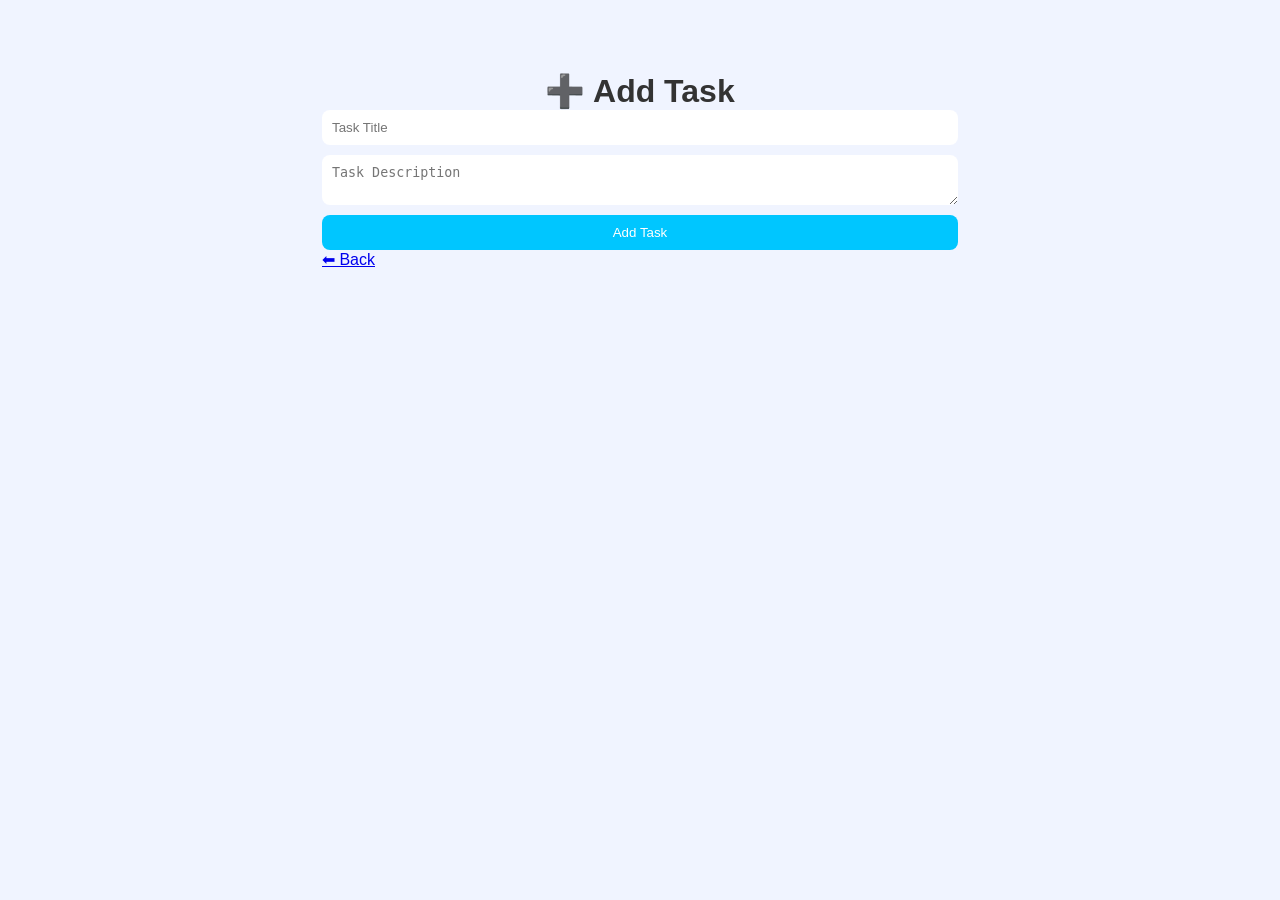
==== templates/add_task.html @ 67da769c "added new files" ====
<!DOCTYPE html>
<html>
<head>
    <title>Add Task</title>
    <link rel="stylesheet" href="/static/style.css">
</head>
<body>

<div class="container">
    <h1>➕ Add Task</h1>

    <form method="post" action="/add" class="form">
        <input type="text" name="title" placeholder="Task Title" required>
        <textarea name="description" placeholder="Task Description" required></textarea>

        <button type="submit">Add Task</button>
    </form>

    <a href="/" class="back">⬅ Back</a>
</div>

</body>
</html>
---- static/style.css ----
body {
    font-family: Arial, sans-serif;
    background: linear-gradient(120deg, #1e3c72, #2a5298);
    margin: 0;
    color: white;
}

.container {
    width: 80%;
    margin: auto;
    padding: 30px;
}

h1 {
    text-align: center;
}

.btn {
    display: inline-block;
    padding: 10px 15px;
    background: #00c6ff;
    color: white;
    text-decoration: none;
    border-radius: 8px;
    margin-bottom: 20px;
}

.task-list {
    display: grid;
    grid-template-columns: repeat(auto-fit, minmax(250px, 1fr));
    gap: 15px;
}

.task-card {
    background: rgba(255,255,255,0.1);
    padding: 15px;
    border-radius: 12px;
    backdrop-filter: blur(10px);
}

.task-card.Completed {
    border-left: 5px solid green;
}

.task-card.Pending {
    border-left: 5px solid orange;
}

.badge {
    display: inline-block;
    padding: 5px 10px;
    background: #000;
    border-radius: 5px;
    font-size: 12px;
}

.actions {
    margin-top: 10px;
}

.actions a {
    margin-right: 10px;
    text-decoration: none;
    padding: 5px 10px;
    border-radius: 5px;
}

.done {
    background: #86efac;
    color: #14532d;
    text-decoration: none;
    font-size: 0.9rem;
    padding: 0.4rem 0.9rem;
    border-radius: 6px;
}

.done:hover {
    background: #4ade80;
}

.delete {
    background: #fca5a5;
    color: #7f1d1d;
    text-decoration: none;
    font-size: 0.9rem;
    padding: 0.4rem 0.9rem;
    border-radius: 6px;
}

.delete:hover {
    background: #f87171;
}

.form {
    display: flex;
    flex-direction: column;
    gap: 10px;
}

input, textarea {
    padding: 10px;
    border-radius: 8px;
    border: none;
}

button {
    background: #00c6ff;
    padding: 10px;
    border: none;
    color: white;
    border-radius: 8px;
    cursor: pointer;
}
.auth-container {
    max-width: 400px;
    margin: 100px auto;
    padding: 2rem;
    background: #fff;
    border-radius: 10px;
    box-shadow: 0 4px 20px rgba(0,0,0,0.1);
    text-align: center;
}

.auth-container h1 {
    font-size: 2rem;
    margin-bottom: 0.5rem;
}

.auth-container h2 {
    font-size: 1.2rem;
    color: #555;
    margin-bottom: 1.5rem;
}

.auth-container input {
    width: 100%;
    padding: 0.75rem;
    margin-bottom: 1rem;
    border: 1px solid #ddd;
    border-radius: 6px;
    font-size: 1rem;
    box-sizing: border-box;
}

.auth-container button {
    width: 100%;
    padding: 0.75rem;
    background: #4f46e5;
    color: white;
    border: none;
    border-radius: 6px;
    font-size: 1rem;
    cursor: pointer;
}

.auth-container button:hover {
    background: #4338ca;
}

.auth-container p {
    margin-top: 1rem;
    color: #555;
}

.auth-container a {
    color: #4f46e5;
    text-decoration: none;
}

.error {
    background: #fee2e2;
    color: #dc2626;
    padding: 0.75rem;
    border-radius: 6px;
    margin-bottom: 1rem;
}
/* ---- RESET ---- */
* { box-sizing: border-box; margin: 0; padding: 0; }

body {
    font-family: 'Segoe UI', sans-serif;
    background: #f0f4ff;
    color: #333;
}

.container {
    max-width: 700px;
    margin: 40px auto;
    padding: 2rem;
}

/* ---- HEADER ---- */
.header {
    display: flex;
    justify-content: space-between;
    align-items: center;
    margin-bottom: 1.5rem;
}

.header h1 {
    font-size: 1.8rem;
}

.header-right {
    display: flex;
    align-items: center;
    gap: 1rem;
    font-size: 0.95rem;
    color: #555;
}

.btn-logout {
    background: #ef4444;
    color: white;
    padding: 0.4rem 0.9rem;
    border-radius: 6px;
    text-decoration: none;
    font-size: 0.9rem;
}

.btn-logout:hover { background: #dc2626; }

/* ---- ADD BUTTON ---- */
.btn {
    display: inline-block;
    background: #4f46e5;
    color: white;
    padding: 0.6rem 1.2rem;
    border-radius: 8px;
    text-decoration: none;
    margin-bottom: 1.5rem;
}

.btn:hover { background: #4338ca; }

/* ---- TASK CARDS ---- */
.task-list {
    display: flex;
    flex-direction: column;
    gap: 1rem;
}

.task-card {
    background: white;
    padding: 1.2rem;
    border-radius: 10px;
    box-shadow: 0 2px 8px rgba(0,0,0,0.07);
    border-left: 5px solid #4f46e5;
}

.task-card.completed {
    border-left-color: #22c55e;
    opacity: 0.8;
}

.task-card h3 {
    margin-bottom: 0.3rem;
    font-size: 1.1rem;
}

.task-card p {
    color: #666;
    font-size: 0.95rem;
    margin-bottom: 0.8rem;
}

/* ---- BADGE ---- */
.badge {
    display: inline-block;
    padding: 0.2rem 0.7rem;
    border-radius: 20px;
    font-size: 0.8rem;
    font-weight: 600;
    background: #e0e7ff;
    color: #4f46e5;
}

.badge.completed {
    background: #dcfce7;
    color: #16a34a;
}

/* ---- ACTIONS ---- */
.actions {
    margin-top: 0.8rem;
    display: flex;
    gap: 1rem;
}

.done {
    color: #16a34a;
    text-decoration: none;
    font-size: 0.9rem;
}

.delete {
    color: #ef4444;
    text-decoration: none;
    font-size: 0.9rem;
}

/* ---- EMPTY ---- */
.empty {
    text-align: center;
    color: #999;
    padding: 2rem;
}

/* ---- AUTH PAGES ---- */
.auth-container {
    max-width: 400px;
    margin: 100px auto;
    padding: 2rem;
    background: #fff;
    border-radius: 10px;
    box-shadow: 0 4px 20px rgba(0,0,0,0.1);
    text-align: center;
}

.auth-container h1 { font-size: 2rem; margin-bottom: 0.5rem; }
.auth-container h2 { font-size: 1.2rem; color: #555; margin-bottom: 1.5rem; }

.auth-container input {
    width: 100%;
    padding: 0.75rem;
    margin-bottom: 1rem;
    border: 1px solid #ddd;
    border-radius: 6px;
    font-size: 1rem;
}

.auth-container button {
    width: 100%;
    padding: 0.75rem;
    background: #4f46e5;
    color: white;
    border: none;
    border-radius: 6px;
    font-size: 1rem;
    cursor: pointer;
}

.auth-container button:hover { background: #4338ca; }
.auth-container p { margin-top: 1rem; color: #555; }
.auth-container a { color: #4f46e5; text-decoration: none; }

.error {
    background: #fee2e2;
    color: #dc2626;
    padding: 0.75rem;
    border-radius: 6px;
    margin-bottom: 1rem;
}
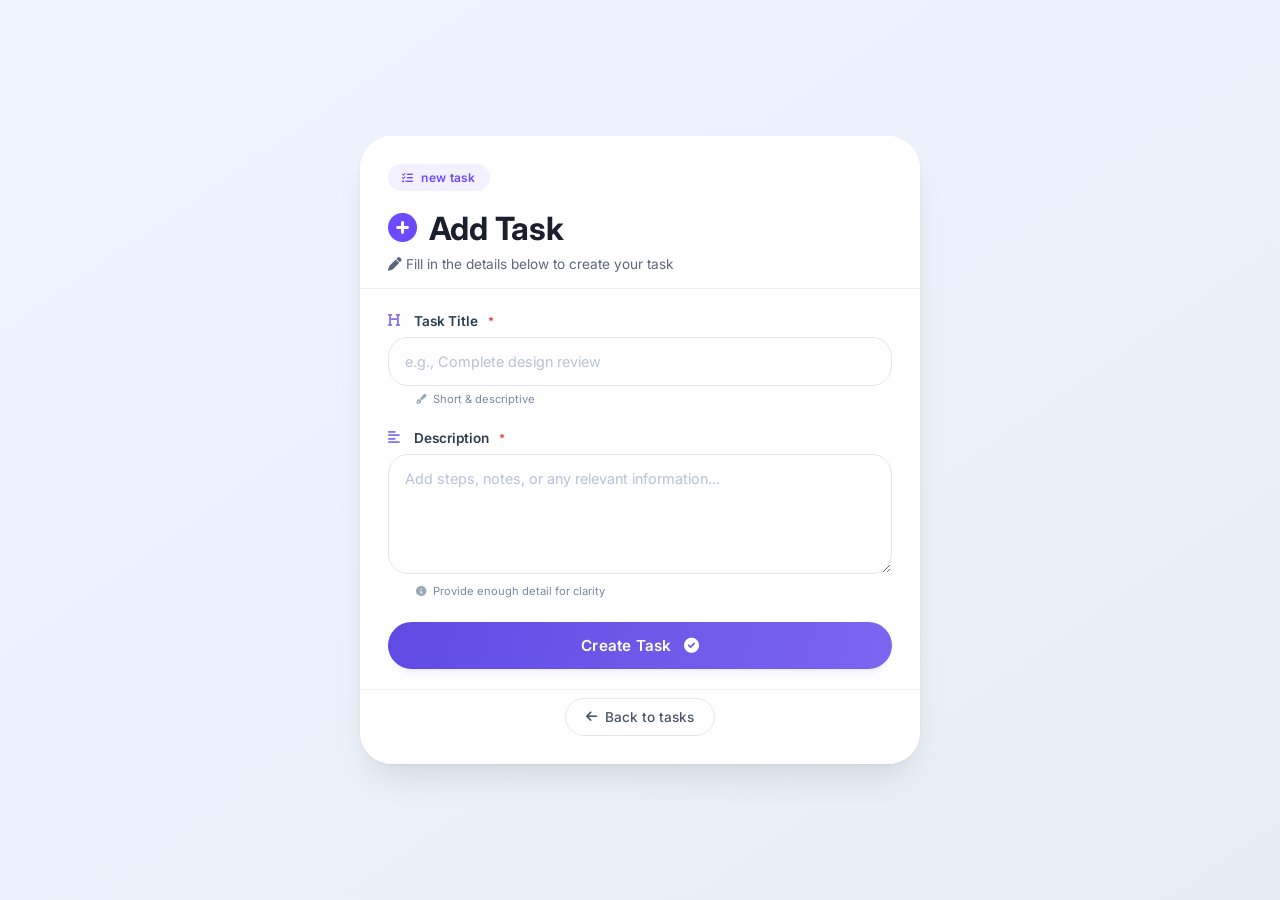
==== commit 765b0afc: "designed" ====
--- a/templates/add_task.html
+++ b/templates/add_task.html
@@ -1,23 +1,73 @@
 <!DOCTYPE html>
-<html>
+<html lang="en">
 <head>
-    <title>Add Task</title>
+    <meta charset="UTF-8">
+    <meta name="viewport" content="width=device-width, initial-scale=1.0">
+    <title>Add Task | TaskFlow</title>
+    <!-- Google Fonts for clean typography -->
+    <link href="https://fonts.googleapis.com/css2?family=Inter:opsz,wght@14..32,300;14..32,400;14..32,500;14..32,600;14..32,700&display=swap" rel="stylesheet">
+    <!-- Font Awesome 6 (free icons) -->
+    <link rel="stylesheet" href="https://cdnjs.cloudflare.com/ajax/libs/font-awesome/6.0.0-beta3/css/all.min.css">
     <link rel="stylesheet" href="/static/style.css">
 </head>
 <body>
 
-<div class="container">
-    <h1>➕ Add Task</h1>
+<div class="card">
+    <div class="card-header">
+        <div class="title-badge">
+            <i class="fas fa-tasks"></i> new task
+        </div>
+        <h1>
+            <i class="fas fa-plus-circle"></i> 
+            Add Task
+        </h1>
+        <p><i class="fas fa-pen"></i> Fill in the details below to create your task</p>
+    </div>
 
-    <form method="post" action="/add" class="form">
-        <input type="text" name="title" placeholder="Task Title" required>
-        <textarea name="description" placeholder="Task Description" required></textarea>
+    <div class="form-body">
+        <form method="post" action="/add" autocomplete="off">
+            <div class="input-group">
+                <label for="taskTitle">
+                    <i class="fas fa-heading"></i> Task Title 
+                    <span class="required-star">*</span>
+                </label>
+                <input type="text" 
+                       id="taskTitle" 
+                       name="title" 
+                       placeholder="e.g., Complete design review" 
+                       required>
+                <div class="field-hint">
+                    <i class="fas fa-pen-fancy"></i> Short & descriptive
+                </div>
+            </div>
 
-        <button type="submit">Add Task</button>
-    </form>
+            <div class="input-group">
+                <label for="taskDesc">
+                    <i class="fas fa-align-left"></i> Description 
+                    <span class="required-star">*</span>
+                </label>
+                <textarea id="taskDesc" 
+                          name="description" 
+                          placeholder="Add steps, notes, or any relevant information..." 
+                          required></textarea>
+                <div class="field-hint">
+                    <i class="fas fa-info-circle"></i> Provide enough detail for clarity
+                </div>
+            </div>
 
-    <a href="/" class="back">⬅ Back</a>
+            <button type="submit" class="btn-add">
+                <span>Create Task</span>
+                <i class="fas fa-check-circle"></i>
+            </button>
+        </form>
+    </div>
+
+    <div class="card-footer">
+        <a href="/" class="back-btn">
+            <i class="fas fa-arrow-left"></i> 
+            Back to tasks
+        </a>
+    </div>
 </div>
-
 </body>
 </html>
--- a/static/style.css
+++ b/static/style.css
@@ -350,4 +350,370 @@
     padding: 0.75rem;
     border-radius: 6px;
     margin-bottom: 1rem;
-}+}
+
+.edit-container {
+    max-width: 600px;
+    margin: 0 auto;
+    background: white;
+    border-radius: 12px;
+    padding: 30px;
+    box-shadow: 0 2px 10px rgba(0,0,0,0.1);
+}
+
+.edit-header {
+    display: flex;
+    justify-content: space-between;
+    align-items: center;
+    margin-bottom: 30px;
+    padding-bottom: 20px;
+    border-bottom: 2px solid #f0f0f0;
+}
+
+.edit-header h1 {
+    margin: 0;
+    color: #333;
+    font-size: 28px;
+}
+
+.btn-back {
+    background: #6c757d;
+    color: white;
+    text-decoration: none;
+    padding: 8px 16px;
+    border-radius: 6px;
+    transition: background 0.3s;
+}
+
+.btn-back:hover {
+    background: #5a6268;
+}
+
+.task-form {
+    display: flex;
+    flex-direction: column;
+    gap: 20px;
+}
+
+.form-group {
+    display: flex;
+    flex-direction: column;
+    gap: 8px;
+}
+
+.form-group label {
+    font-weight: 600;
+    color: #333;
+    font-size: 14px;
+}
+
+.form-group input,
+.form-group textarea,
+.form-group select {
+    padding: 10px 12px;
+    border: 1px solid #ddd;
+    border-radius: 6px;
+    font-size: 14px;
+    font-family: inherit;
+    transition: border-color 0.3s;
+}
+
+.form-group input:focus,
+.form-group textarea:focus,
+.form-group select:focus {
+    outline: none;
+    border-color: #4CAF50;
+    box-shadow: 0 0 0 3px rgba(76, 175, 80, 0.1);
+}
+
+.form-group textarea {
+    resize: vertical;
+    min-height: 100px;
+}
+
+.form-actions {
+    display: flex;
+    gap: 15px;
+    margin-top: 20px;
+    padding-top: 20px;
+    border-top: 2px solid #f0f0f0;
+}
+
+.btn-save {
+    background: #4CAF50;
+    color: white;
+    border: none;
+    padding: 10px 24px;
+    border-radius: 6px;
+    cursor: pointer;
+    font-size: 14px;
+    font-weight: 600;
+    transition: background 0.3s;
+}
+
+.btn-save:hover {
+    background: #45a049;
+}
+
+.btn-cancel {
+    background: #dc3545;
+    color: white;
+    text-decoration: none;
+    padding: 10px 24px;
+    border-radius: 6px;
+    text-align: center;
+    transition: background 0.3s;
+}
+
+.btn-cancel:hover {
+    background: #c82333;
+}
+
+.required {
+    color: #dc3545;
+}
+    
+
+
+* {
+     margin: 0;
+    padding: 0;
+    box-sizing: border-box;
+}
+
+body {
+    font-family: 'Inter', sans-serif;
+    background: linear-gradient(145deg, #f0f4ff 0%, #e8edf5 100%);
+    min-height: 100vh;
+    display: flex;
+    align-items: center;
+    justify-content: center;
+    padding: 20px;
+}
+
+        /* simple card container */
+.card {
+    max-width: 560px;
+    width: 100%;
+    background: #ffffff;
+    border-radius: 32px;
+    box-shadow: 0 20px 35px -12px rgba(0, 0, 0, 0.12), 0 1px 3px rgba(0, 0, 0, 0.05);
+    overflow: hidden;
+    transition: box-shadow 0.2s ease;
+}
+
+        /* header section with soft accent */
+.card-header {
+    padding: 28px 28px 16px 28px;
+    border-bottom: 1px solid #eff0f3;
+    background: #ffffff;
+}
+
+.title-badge {
+    display: inline-flex;
+    align-items: center;
+    gap: 8px;
+    background: #f3f0ff;
+    padding: 6px 14px;
+    border-radius: 40px;
+    font-size: 0.75rem;
+    font-weight: 600;
+    color: #6d4aff;
+    margin-bottom: 18px;
+    letter-spacing: 0.3px;
+}
+
+.title-badge i {
+    font-size: 0.7rem;
+}
+
+.card-header h1 {
+    font-size: 2rem;
+    font-weight: 700;
+    color: #1a1f2e;
+    display: flex;
+    align-items: center;
+    gap: 12px;
+    letter-spacing: -0.3px;
+}
+
+.card-header h1 i {
+    color: #6d4aff;
+    font-size: 1.8rem;
+}
+
+.card-header p {
+    color: #5b677b;
+    font-size: 0.85rem;
+    margin-top: 8px;
+    font-weight: 400;
+}
+
+        /* form area */
+.form-body {
+    padding: 24px 28px 20px 28px;
+}
+
+.input-group {
+    margin-bottom: 24px;
+}
+
+.input-group label {
+    display: flex;
+    align-items: center;
+    gap: 8px;
+    font-weight: 600;
+    font-size: 0.85rem;
+    color: #2c3e4e;
+    margin-bottom: 8px;
+}
+
+.input-group label i {
+    color: #8b74f0;
+    font-size: 0.85rem;
+    width: 18px;
+}
+
+input, textarea {
+    width: 100%;
+    padding: 14px 16px;
+    font-family: 'Inter', sans-serif;
+    font-size: 0.95rem;
+    border: 1.5px solid #e2e6f0;
+    border-radius: 20px;
+    background: #fefefe;
+    transition: all 0.2s;
+    outline: none;
+    color: #1e293b;
+    font-weight: 450;
+           
+}
+
+input:focus, textarea:focus {
+    border-color: #8b74f0;
+    background: #ffffff;
+    box-shadow: 0 0 0 3px rgba(109, 74, 255, 0.1);
+}
+
+textarea {
+    resize: vertical;
+    min-height: 120px;
+    line-height: 1.45;
+}
+
+        /* simple hint text */
+.field-hint {
+    font-size: 0.7rem;
+    color: #7d8a9e;
+    margin-top: 6px;
+    margin-left: 28px;
+    font-weight: 400;
+}
+
+.field-hint i {
+    font-size: 0.65rem;
+    margin-right: 4px;
+    color: #9aa6b9;
+}
+
+        /* button — clean gradient */
+.btn-add {
+    width: 100%;
+    background: linear-gradient(105deg, #5f4be3 0%, #7c65f0 100%);
+    color: white;
+    border: none;
+    padding: 14px 20px;
+    font-size: 0.95rem;
+    font-weight: 600;
+    border-radius: 40px;
+    cursor: pointer;
+    display: flex;
+    align-items: center;
+    justify-content: center;
+    gap: 12px;
+    margin-top: 8px;
+    transition: all 0.2s;
+    font-family: 'Inter', sans-serif;
+    letter-spacing: 0.2px;
+    box-shadow: 0 6px 12px -8px rgba(95, 75, 227, 0.3);
+}
+
+.btn-add:hover {
+    background: linear-gradient(105deg, #4d3ad1 0%, #6b55e0 100%);
+    transform: translateY(-1px);
+    box-shadow: 0 12px 20px -12px rgba(95, 75, 227, 0.4);
+}
+
+.btn-add:active {
+    transform: translateY(1px);
+}
+
+        /* back link area — simple and clean */
+.card-footer {
+    padding: 8px 28px 28px 28px;
+    border-top: 1px solid #f0f2f6;
+    background: #ffffff;
+    text-align: center;
+}
+
+.back-btn {
+    display: inline-flex;
+    align-items: center;
+    gap: 8px;
+    background: transparent;
+    padding: 10px 20px;
+    border-radius: 40px;
+    text-decoration: none;
+    font-weight: 500;
+    font-size: 0.85rem;
+    color: #4a5568;
+    transition: all 0.2s;
+    border: 1px solid #e4e9f0;
+}
+
+.back-btn i {
+    font-size: 0.8rem;
+    transition: transform 0.2s;
+}
+
+.back-btn:hover {
+    background: #f8faff;
+    border-color: #cdd4e2;
+    color: #2d3748;
+    gap: 10px;
+}
+
+.back-btn:hover i {
+    transform: translateX(-3px);
+}
+
+        /* responsive */
+@media (max-width: 500px) {
+    .card {
+        border-radius: 28px;
+    }
+    .card-header, .form-body, .card-footer {
+        padding-left: 20px;
+        padding-right: 20px;
+    }
+    .card-header h1 {
+        font-size: 1.7rem;
+    }
+}
+
+        /* placeholder style */
+::placeholder {
+    color: #b9c2d4;
+    font-weight: 400;
+    font-size: 0.9rem;
+}
+
+        
+.required-star {
+    color: #e03a3a;
+    font-size: 0.7rem;
+    margin-left: 2px;
+}
+
+     
+    
